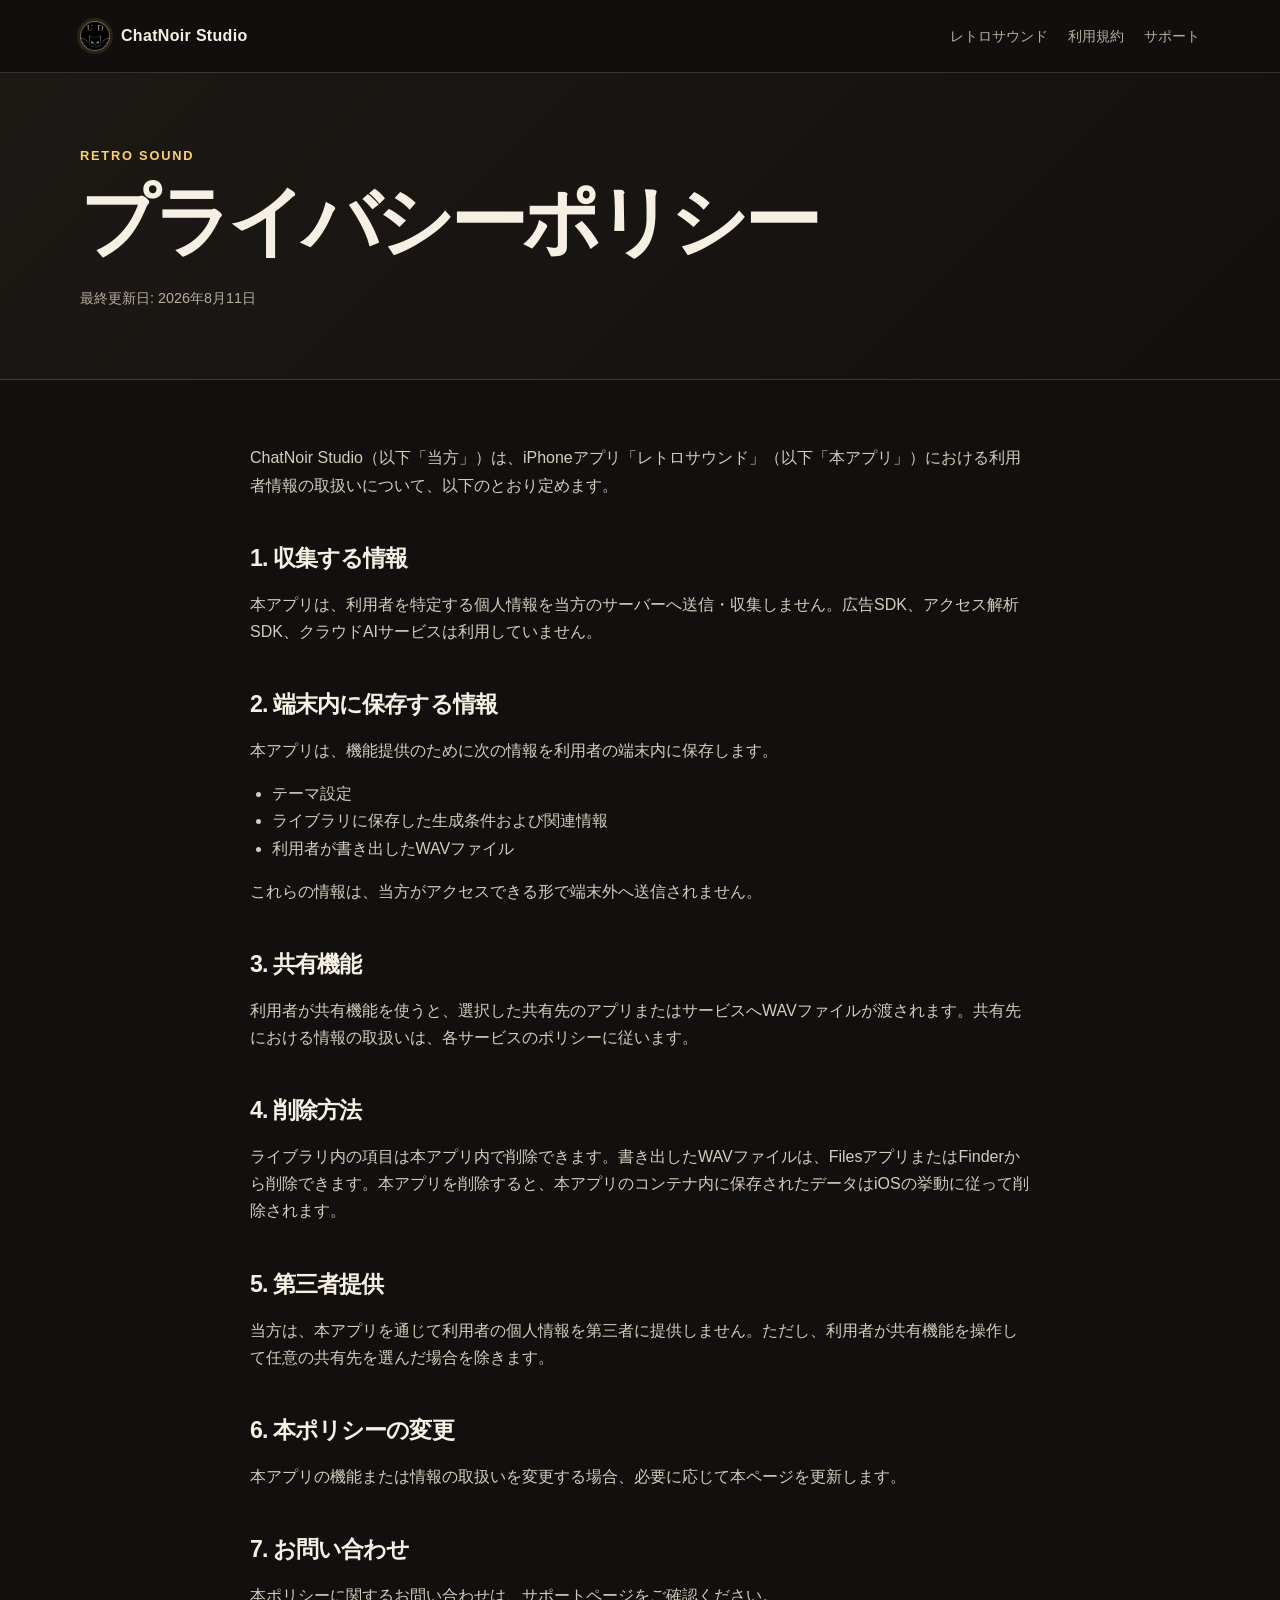
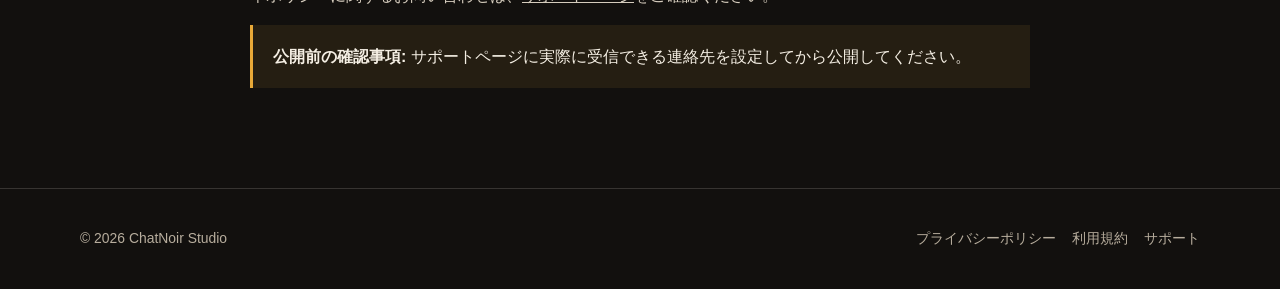
==== site/privacy/index.html @ 45754bd9 "SFXバリエーション強化とApp Store情報を追加" ====
<!doctype html>
<html lang="ja"><head><meta charset="utf-8"><meta name="viewport" content="width=device-width, initial-scale=1"><meta name="description" content="レトロサウンドのプライバシーポリシーです。"><meta name="theme-color" content="#12100e"><title>プライバシーポリシー | レトロサウンド</title><link rel="stylesheet" href="../assets/site.css"></head>
<body><header class="site-header"><nav class="container nav" aria-label="メインナビゲーション"><a class="brand" href="../"><span class="brand-mark" aria-hidden="true"></span>ChatNoir Studio</a><div class="nav-links"><a href="../">レトロサウンド</a><a href="../terms/">利用規約</a><a href="../support/">サポート</a></div></nav></header>
<main><section class="legal-hero"><div class="container"><p class="eyebrow">Retro Sound</p><h1>プライバシーポリシー</h1><p class="meta">最終更新日: 2026年8月11日</p></div></section><article class="legal-content">
<p>ChatNoir Studio（以下「当方」）は、iPhoneアプリ「レトロサウンド」（以下「本アプリ」）における利用者情報の取扱いについて、以下のとおり定めます。</p>
<h2>1. 収集する情報</h2><p>本アプリは、利用者を特定する個人情報を当方のサーバーへ送信・収集しません。広告SDK、アクセス解析SDK、クラウドAIサービスは利用していません。</p>
<h2>2. 端末内に保存する情報</h2><p>本アプリは、機能提供のために次の情報を利用者の端末内に保存します。</p><ul><li>テーマ設定</li><li>ライブラリに保存した生成条件および関連情報</li><li>利用者が書き出したWAVファイル</li></ul><p>これらの情報は、当方がアクセスできる形で端末外へ送信されません。</p>
<h2>3. 共有機能</h2><p>利用者が共有機能を使うと、選択した共有先のアプリまたはサービスへWAVファイルが渡されます。共有先における情報の取扱いは、各サービスのポリシーに従います。</p>
<h2>4. 削除方法</h2><p>ライブラリ内の項目は本アプリ内で削除できます。書き出したWAVファイルは、FilesアプリまたはFinderから削除できます。本アプリを削除すると、本アプリのコンテナ内に保存されたデータはiOSの挙動に従って削除されます。</p>
<h2>5. 第三者提供</h2><p>当方は、本アプリを通じて利用者の個人情報を第三者に提供しません。ただし、利用者が共有機能を操作して任意の共有先を選んだ場合を除きます。</p>
<h2>6. 本ポリシーの変更</h2><p>本アプリの機能または情報の取扱いを変更する場合、必要に応じて本ページを更新します。</p>
<h2>7. お問い合わせ</h2><p>本ポリシーに関するお問い合わせは、<a href="../support/">サポートページ</a>をご確認ください。</p>
<div class="notice"><strong>公開前の確認事項:</strong> サポートページに実際に受信できる連絡先を設定してから公開してください。</div>
</article></main><footer class="site-footer"><div class="container footer-inner"><span>© 2026 ChatNoir Studio</span><div class="footer-links"><a href="./">プライバシーポリシー</a><a href="../terms/">利用規約</a><a href="../support/">サポート</a></div></div></footer></body></html>
---- site/assets/site.css ----
:root {
  --ink: #12100e;
  --surface: #1c1915;
  --surface-raised: #26221d;
  --paper: #f5efe4;
  --muted: #b7ad9d;
  --amber: #e8a938;
  --amber-bright: #ffd06e;
  --lime: #b9e453;
  --line: rgba(245, 239, 228, 0.16);
  color-scheme: dark;
}

* { box-sizing: border-box; }

html { scroll-behavior: smooth; }

body {
  margin: 0;
  color: var(--paper);
  background: var(--ink);
  font-family: -apple-system, BlinkMacSystemFont, "Hiragino Sans", "Yu Gothic", sans-serif;
  line-height: 1.7;
}

a { color: inherit; }

.site-shell { overflow: hidden; }

.container { width: min(1120px, calc(100% - 40px)); margin-inline: auto; }

.site-header {
  border-bottom: 1px solid var(--line);
  background: rgba(18, 16, 14, 0.92);
}

.nav { min-height: 72px; display: flex; align-items: center; justify-content: space-between; gap: 24px; }

.brand { display: inline-flex; align-items: center; gap: 11px; text-decoration: none; font-weight: 800; letter-spacing: .02em; }

.brand-mark {
  width: 30px; height: 30px; border: 1px solid rgba(245, 239, 228, .42); border-radius: 50%;
  background: #080808 url("chatnoir-studio-poster.png") center 78% / 145px auto no-repeat;
  box-shadow: 0 0 0 3px rgba(232, 169, 56, .12);
}

.nav-links { display: flex; gap: 20px; flex-wrap: wrap; font-size: .9rem; color: var(--muted); }
.nav-links a { text-decoration: none; }
.nav-links a:hover { color: var(--amber-bright); }

.hero {
  min-height: 620px; display: grid; align-items: center; position: relative;
  isolation: isolate;
  background: radial-gradient(circle at 78% 28%, rgba(232, 169, 56, .25), transparent 29%), radial-gradient(circle at 18% 88%, rgba(185, 228, 83, .13), transparent 24%);
}

.hero::before {
  content: ""; position: absolute; inset: 0; z-index: -1; opacity: .3; pointer-events: none;
  background-image: linear-gradient(rgba(245,239,228,.09) 1px, transparent 1px), linear-gradient(90deg, rgba(245,239,228,.09) 1px, transparent 1px);
  background-size: 38px 38px; mask-image: linear-gradient(to bottom, black, transparent 85%);
}

.hero-content { position: relative; padding-block: 100px; max-width: 780px; }
.hero-poster {
  position: absolute; z-index: -2; inset: 0 0 0 auto; width: min(40vw, 520px); opacity: .78;
  background: linear-gradient(90deg, var(--ink), transparent 34%, rgba(18, 16, 14, .16)), linear-gradient(0deg, var(--ink), transparent 34%), url("chatnoir-studio-poster.png") center 38% / cover no-repeat;
  filter: grayscale(1) contrast(1.08);
  mask-image: linear-gradient(to right, transparent, black 34%);
}
.studio-signature {
  width: min(100%, 380px); height: 92px; margin-top: 24px; opacity: .88;
  background: url("chatnoir-studio-poster.png") center 78% / 100% auto no-repeat;
  filter: grayscale(1) contrast(1.15);
}
.eyebrow { color: var(--amber-bright); font-size: .8rem; font-weight: 800; letter-spacing: .14em; text-transform: uppercase; }
h1, h2, h3, p { margin-top: 0; }
h1 { font-size: clamp(3rem, 8vw, 6.8rem); line-height: .96; letter-spacing: -.065em; margin-block: 18px 28px; }
h1 span { color: var(--amber); display: block; }
h2 { font-size: clamp(1.8rem, 4vw, 3.1rem); line-height: 1.15; letter-spacing: -.04em; }
h3 { font-size: 1.2rem; }
.lead { max-width: 620px; color: var(--muted); font-size: clamp(1.05rem, 2vw, 1.25rem); }

.actions { display: flex; flex-wrap: wrap; gap: 12px; margin-top: 32px; }
.button { display: inline-flex; align-items: center; justify-content: center; min-height: 48px; padding: 10px 19px; border: 1px solid var(--amber); border-radius: 999px; color: var(--ink); background: var(--amber); font-weight: 800; text-decoration: none; }
.button:hover { background: var(--amber-bright); }
.button-secondary { color: var(--paper); background: transparent; border-color: var(--line); }
.button-secondary:hover { color: var(--amber-bright); border-color: var(--amber); background: transparent; }

.section { padding-block: 92px; }
.section-alt { background: var(--surface); border-block: 1px solid var(--line); }
.section-intro { max-width: 650px; color: var(--muted); }
.feature-grid { display: grid; grid-template-columns: repeat(3, 1fr); gap: 16px; margin-top: 38px; }
.feature { padding: 27px; border: 1px solid var(--line); border-radius: 18px; background: var(--surface-raised); }
.feature-number { color: var(--amber); font: 800 .78rem ui-monospace, SFMono-Regular, Menlo, monospace; letter-spacing: .1em; }
.feature p, .card p { color: var(--muted); }

.steps { display: grid; grid-template-columns: repeat(3, 1fr); gap: 20px; counter-reset: step; margin-top: 38px; }
.step { counter-increment: step; padding-top: 66px; position: relative; }
.step::before { content: "0" counter(step); position: absolute; top: 0; color: var(--lime); font: 800 2rem ui-monospace, SFMono-Regular, Menlo, monospace; }

.legal-hero { padding-block: 72px 54px; border-bottom: 1px solid var(--line); background: linear-gradient(135deg, var(--surface), var(--ink)); }
.legal-hero h1 { font-size: clamp(2.5rem, 6vw, 4.8rem); }
.legal-content { width: min(780px, calc(100% - 40px)); margin: 0 auto; padding-block: 64px 100px; }
.legal-content h2 { font-size: 1.45rem; margin-top: 46px; }
.legal-content p, .legal-content li { color: #d5ccbd; }
.legal-content ul { padding-left: 1.35em; }
.notice { padding: 18px 20px; border-left: 3px solid var(--amber); background: rgba(232,169,56,.09); color: var(--paper); }
.meta { color: var(--muted); font-size: .9rem; }
.support-card { padding: 30px; margin-top: 32px; border: 1px solid var(--amber); border-radius: 18px; background: rgba(232,169,56,.08); }
code { padding: 2px 5px; background: var(--surface-raised); border-radius: 4px; color: var(--amber-bright); }

.site-footer { padding-block: 38px; border-top: 1px solid var(--line); color: var(--muted); font-size: .87rem; }
.footer-inner { display: flex; justify-content: space-between; align-items: center; gap: 20px; flex-wrap: wrap; }
.footer-links { display: flex; flex-wrap: wrap; gap: 16px; }
.footer-links a { text-decoration: none; }

@media (max-width: 720px) {
  .container { width: min(100% - 30px, 1120px); }
  .nav { padding-block: 14px; align-items: flex-start; flex-direction: column; gap: 10px; }
  .nav-links { gap: 14px; }
  .hero { min-height: 540px; }
  .hero-poster { width: 66vw; opacity: .4; }
  .studio-signature { width: 300px; height: 73px; }
  .hero-content { padding-block: 74px; }
  .section { padding-block: 64px; }
  .feature-grid, .steps { grid-template-columns: 1fr; }
}
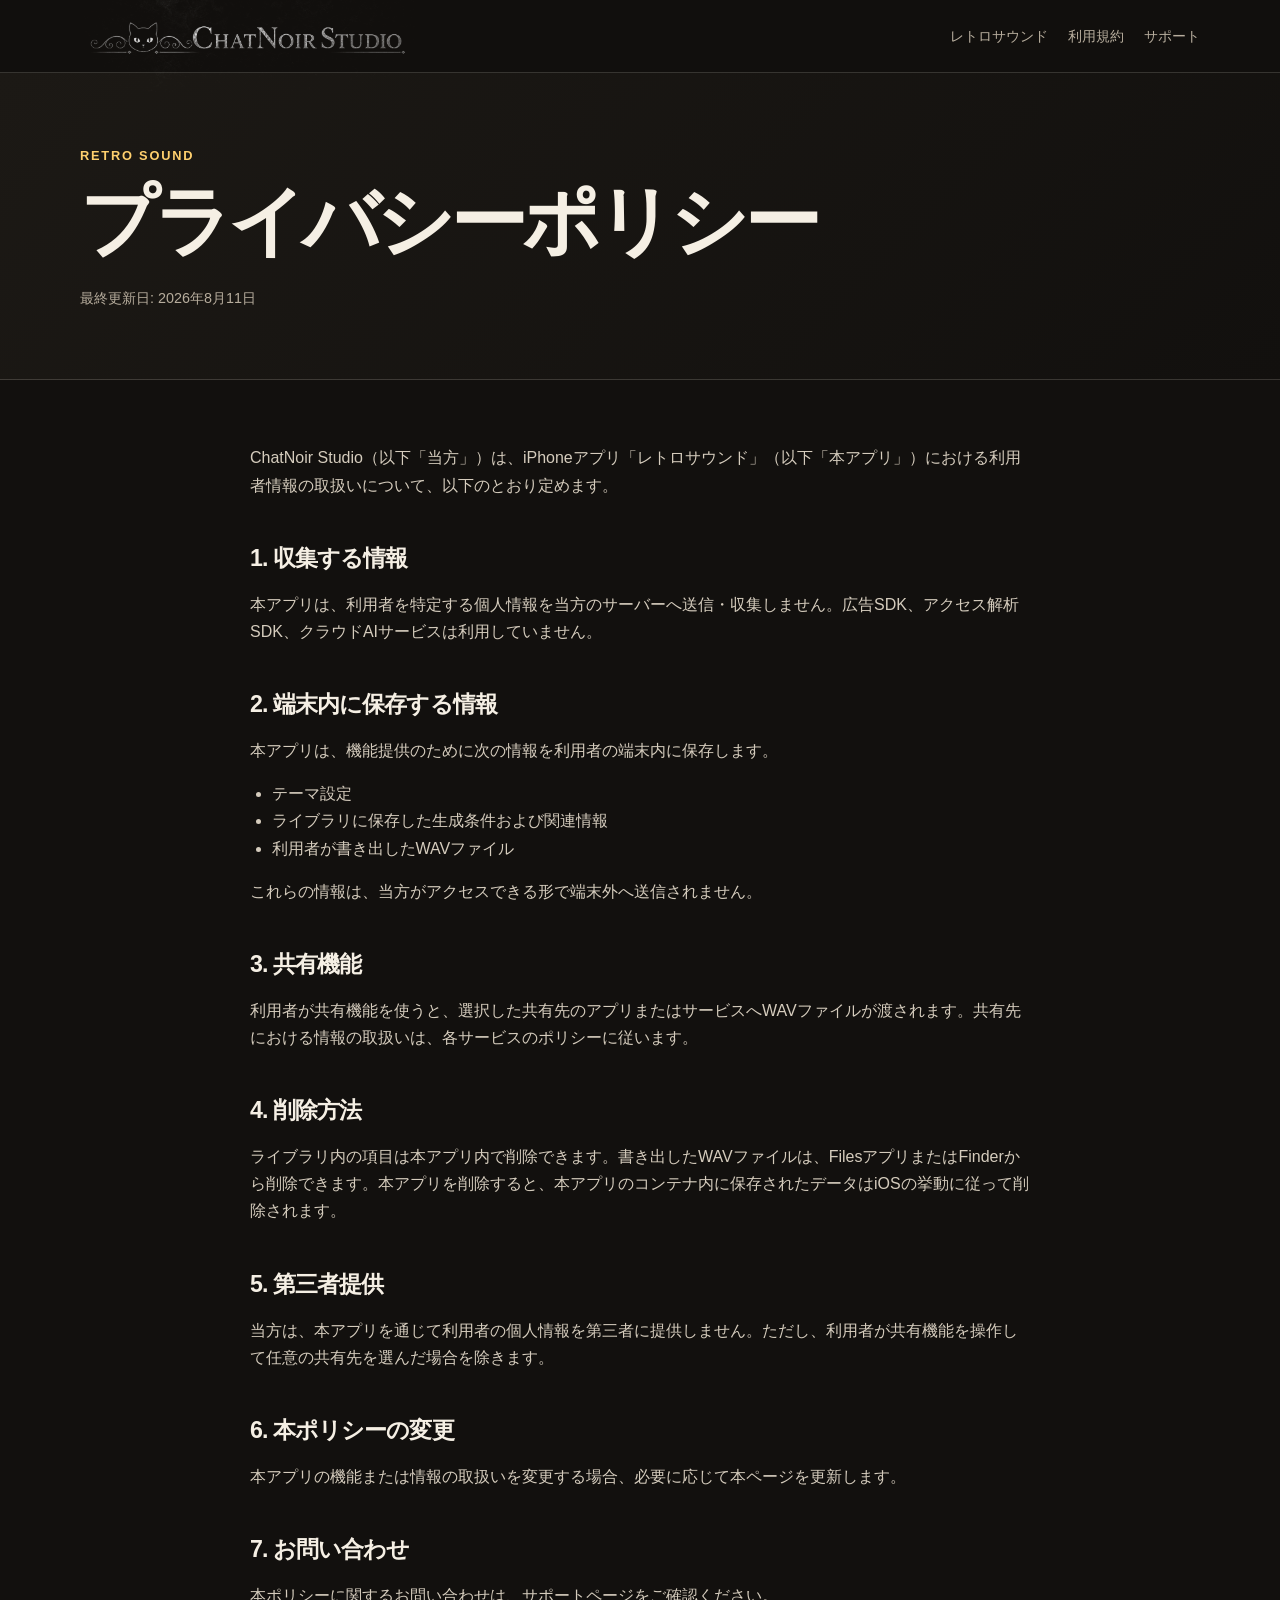
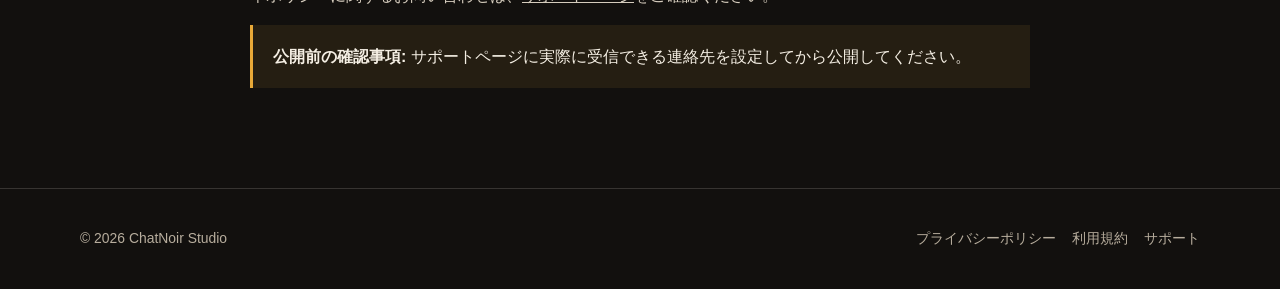
==== commit b263f5d8: "サイトのブランドロゴとヒーロー画像を差し替え ヘッダーのブランドをテキストからバナー画像に変更し、黒背景を screenブレンドで馴染ませつつ余白ぶん大きく表示するよう調整。 ヒーローは夜の街の人物ポ" ====
--- a/site/privacy/index.html
+++ b/site/privacy/index.html
@@ -1,6 +1,6 @@
 <!doctype html>
 <html lang="ja"><head><meta charset="utf-8"><meta name="viewport" content="width=device-width, initial-scale=1"><meta name="description" content="レトロサウンドのプライバシーポリシーです。"><meta name="theme-color" content="#12100e"><title>プライバシーポリシー | レトロサウンド</title><link rel="stylesheet" href="../assets/site.css"></head>
-<body><header class="site-header"><nav class="container nav" aria-label="メインナビゲーション"><a class="brand" href="../"><span class="brand-mark" aria-hidden="true"></span>ChatNoir Studio</a><div class="nav-links"><a href="../">レトロサウンド</a><a href="../terms/">利用規約</a><a href="../support/">サポート</a></div></nav></header>
+<body><header class="site-header"><nav class="container nav" aria-label="メインナビゲーション"><a class="brand" href="../"><img class="brand-logo" src="../assets/chatnoir-top-banner.png" alt="ChatNoir Studio"></a><div class="nav-links"><a href="../">レトロサウンド</a><a href="../terms/">利用規約</a><a href="../support/">サポート</a></div></nav></header>
 <main><section class="legal-hero"><div class="container"><p class="eyebrow">Retro Sound</p><h1>プライバシーポリシー</h1><p class="meta">最終更新日: 2026年8月11日</p></div></section><article class="legal-content">
 <p>ChatNoir Studio（以下「当方」）は、iPhoneアプリ「レトロサウンド」（以下「本アプリ」）における利用者情報の取扱いについて、以下のとおり定めます。</p>
 <h2>1. 収集する情報</h2><p>本アプリは、利用者を特定する個人情報を当方のサーバーへ送信・収集しません。広告SDK、アクセス解析SDK、クラウドAIサービスは利用していません。</p>
--- a/site/assets/site.css
+++ b/site/assets/site.css
@@ -36,12 +36,15 @@
 
 .nav { min-height: 72px; display: flex; align-items: center; justify-content: space-between; gap: 24px; }
 
-.brand { display: inline-flex; align-items: center; gap: 11px; text-decoration: none; font-weight: 800; letter-spacing: .02em; }
+.brand { display: inline-flex; align-items: center; text-decoration: none; }
 
-.brand-mark {
-  width: 30px; height: 30px; border: 1px solid rgba(245, 239, 228, .42); border-radius: 50%;
-  background: #080808 url("chatnoir-studio-poster.png") center 78% / 145px auto no-repeat;
-  box-shadow: 0 0 0 3px rgba(232, 169, 56, .12);
+.brand-logo {
+  display: block; height: 112px; width: auto;
+  /* The banner art is surrounded by generous black padding, so the image is drawn
+     larger than the header while the negative margins keep its layout footprint at
+     ~44px. Screen blending makes the overflowing black completely invisible. */
+  margin-block: -34px;
+  mix-blend-mode: screen;
 }
 
 .nav-links { display: flex; gap: 20px; flex-wrap: wrap; font-size: .9rem; color: var(--muted); }
@@ -63,14 +66,9 @@
 .hero-content { position: relative; padding-block: 100px; max-width: 780px; }
 .hero-poster {
   position: absolute; z-index: -2; inset: 0 0 0 auto; width: min(40vw, 520px); opacity: .78;
-  background: linear-gradient(90deg, var(--ink), transparent 34%, rgba(18, 16, 14, .16)), linear-gradient(0deg, var(--ink), transparent 34%), url("chatnoir-studio-poster.png") center 38% / cover no-repeat;
+  background: linear-gradient(90deg, var(--ink), transparent 34%, rgba(18, 16, 14, .16)), linear-gradient(0deg, var(--ink), transparent 34%), url("chatnoir-poster-figure.png") center 22% / cover no-repeat;
   filter: grayscale(1) contrast(1.08);
   mask-image: linear-gradient(to right, transparent, black 34%);
-}
-.studio-signature {
-  width: min(100%, 380px); height: 92px; margin-top: 24px; opacity: .88;
-  background: url("chatnoir-studio-poster.png") center 78% / 100% auto no-repeat;
-  filter: grayscale(1) contrast(1.15);
 }
 .eyebrow { color: var(--amber-bright); font-size: .8rem; font-weight: 800; letter-spacing: .14em; text-transform: uppercase; }
 h1, h2, h3, p { margin-top: 0; }
@@ -117,10 +115,10 @@
 @media (max-width: 720px) {
   .container { width: min(100% - 30px, 1120px); }
   .nav { padding-block: 14px; align-items: flex-start; flex-direction: column; gap: 10px; }
+  .brand-logo { height: 84px; margin-block: -26px; }
   .nav-links { gap: 14px; }
   .hero { min-height: 540px; }
   .hero-poster { width: 66vw; opacity: .4; }
-  .studio-signature { width: 300px; height: 73px; }
   .hero-content { padding-block: 74px; }
   .section { padding-block: 64px; }
   .feature-grid, .steps { grid-template-columns: 1fr; }
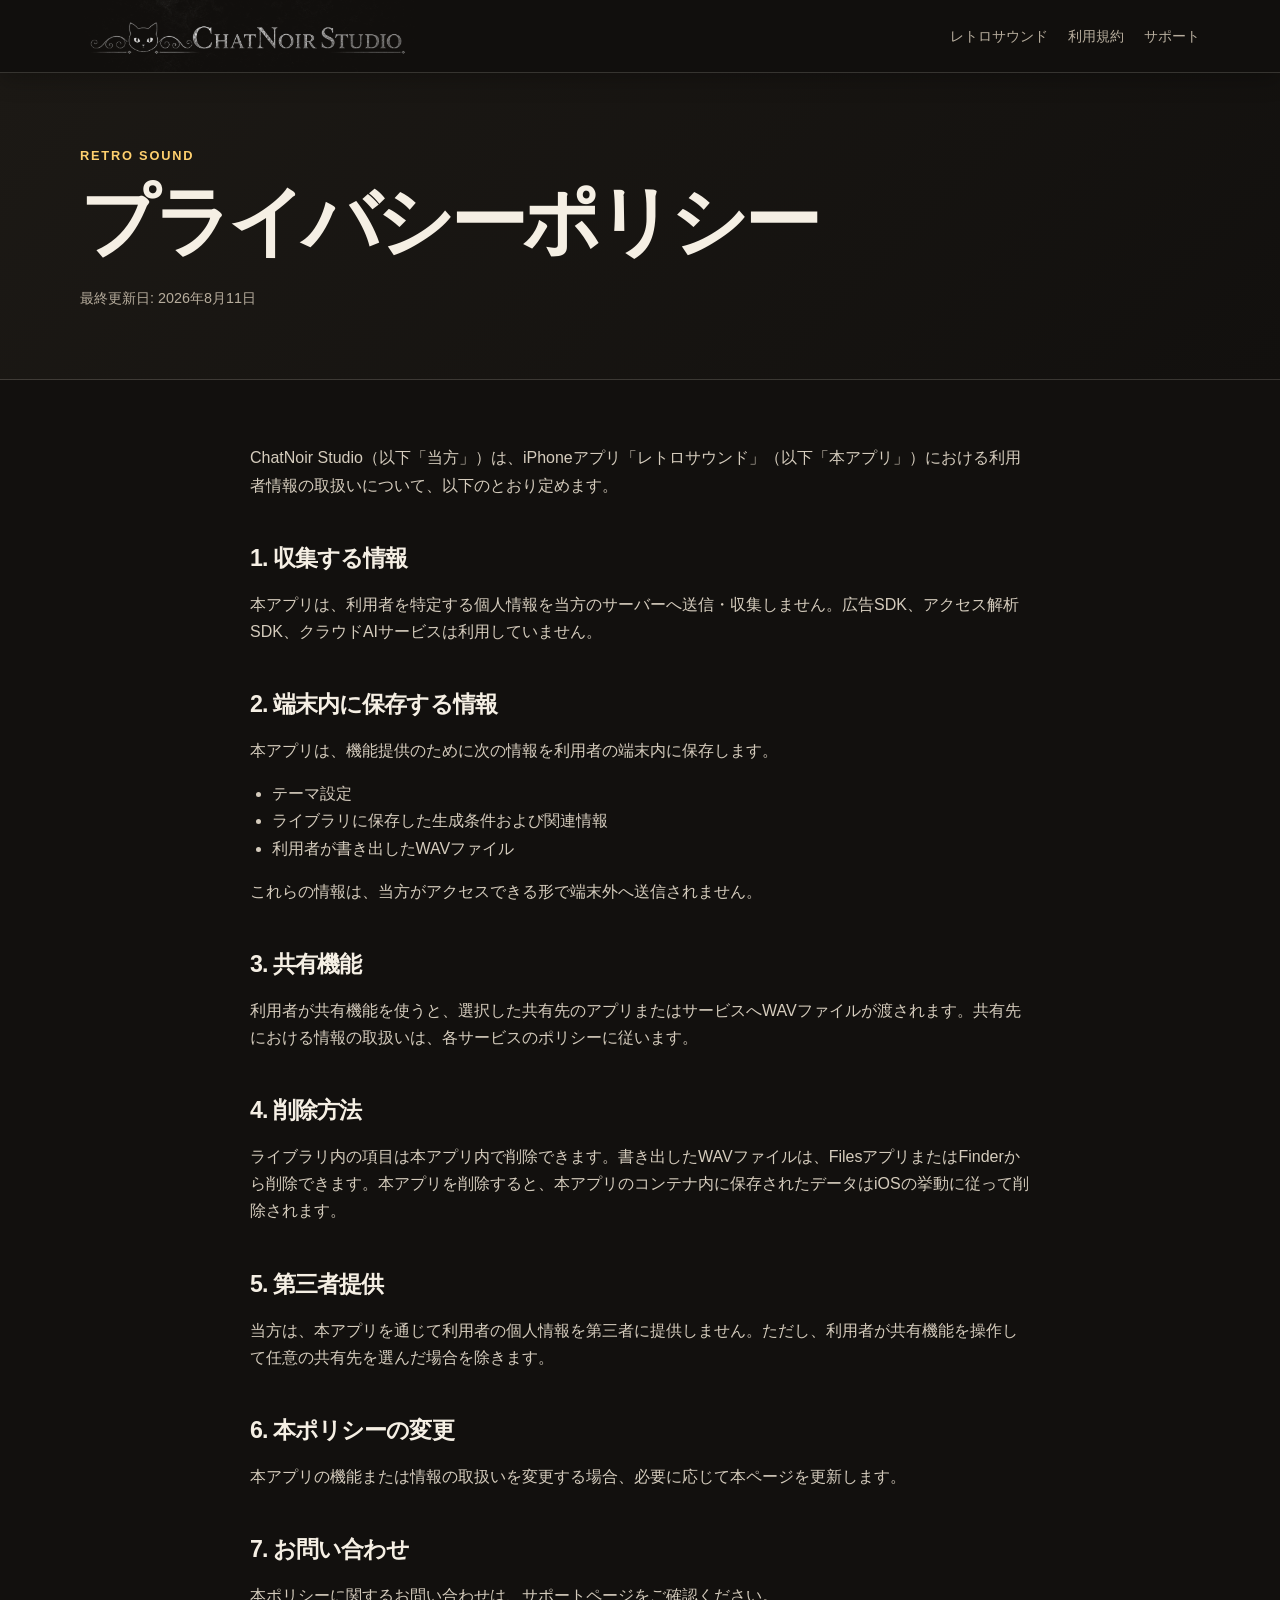
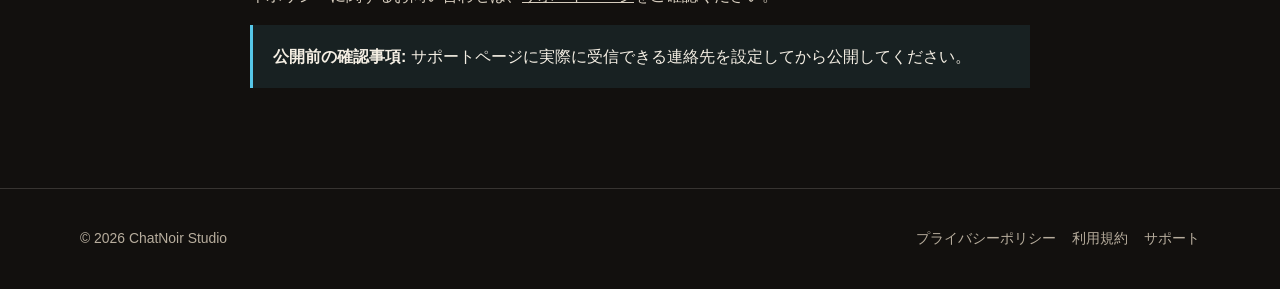
==== commit 8c642203: "サイトヘッダーを固定表示にし、ブランドリンクをルートに統一する スクロール中もナビを使えるようにし、各ページからトップへ確実に戻れるようにする。  Co-authored-by: Cursor <cu" ====
--- a/site/privacy/index.html
+++ b/site/privacy/index.html
@@ -1,6 +1,6 @@
 <!doctype html>
 <html lang="ja"><head><meta charset="utf-8"><meta name="viewport" content="width=device-width, initial-scale=1"><meta name="description" content="レトロサウンドのプライバシーポリシーです。"><meta name="theme-color" content="#12100e"><title>プライバシーポリシー | レトロサウンド</title><link rel="stylesheet" href="../assets/site.css"></head>
-<body><header class="site-header"><nav class="container nav" aria-label="メインナビゲーション"><a class="brand" href="../"><img class="brand-logo" src="../assets/chatnoir-top-banner.png" alt="ChatNoir Studio"></a><div class="nav-links"><a href="../">レトロサウンド</a><a href="../terms/">利用規約</a><a href="../support/">サポート</a></div></nav></header>
+<body><header class="site-header"><nav class="container nav" aria-label="メインナビゲーション"><a class="brand" href="/"><img class="brand-logo" src="../assets/chatnoir-top-banner.png" alt="ChatNoir Studio"></a><div class="nav-links"><a href="../">レトロサウンド</a><a href="../terms/">利用規約</a><a href="../support/">サポート</a></div></nav></header>
 <main><section class="legal-hero"><div class="container"><p class="eyebrow">Retro Sound</p><h1>プライバシーポリシー</h1><p class="meta">最終更新日: 2026年8月11日</p></div></section><article class="legal-content">
 <p>ChatNoir Studio（以下「当方」）は、iPhoneアプリ「レトロサウンド」（以下「本アプリ」）における利用者情報の取扱いについて、以下のとおり定めます。</p>
 <h2>1. 収集する情報</h2><p>本アプリは、利用者を特定する個人情報を当方のサーバーへ送信・収集しません。広告SDK、アクセス解析SDK、クラウドAIサービスは利用していません。</p>
--- a/site/assets/site.css
+++ b/site/assets/site.css
@@ -123,3 +123,65 @@
   .section { padding-block: 64px; }
   .feature-grid, .steps { grid-template-columns: 1fr; }
 }
+
+/* Retro Sound application identity: lime, amber, cyan, and magenta. */
+
+/* The product icon replaces the studio illustration in the Retro Sound hero. */
+.hero-poster { display: none; }
+.hero-content { z-index: 1; }
+.hero-app-icon { position: absolute; z-index: 0; top: 50%; right: max(8vw, 60px); width: min(34vw, 460px); transform: translateY(-50%) rotate(-5deg); pointer-events: none; }
+.hero-app-icon::before { content: ""; position: absolute; z-index: -1; inset: 8%; border-radius: 28%; background: linear-gradient(135deg, var(--lime), var(--amber), var(--cyan), var(--magenta)); filter: blur(42px); opacity: .38; }
+.hero-app-icon img { display: block; width: 100%; height: auto; border-radius: 23%; box-shadow: 0 30px 70px rgba(0,0,0,.48), 0 0 0 1px rgba(245,239,228,.17); }
+@media (max-width: 720px) { .hero-app-icon { right: -13vw; width: min(68vw, 320px); opacity: .46; transform: translateY(-48%) rotate(-5deg); } }
+
+.hero-app-icon::before { background: linear-gradient(135deg, var(--lime), var(--amber)); }
+.retro-title { margin: 0 0 27px; font: 800 clamp(1.7rem, 3.6vw, 2.4rem)/1.15 -apple-system, BlinkMacSystemFont, "Hiragino Sans", "Yu Gothic", sans-serif; letter-spacing: .08em; background: linear-gradient(100deg, var(--paper) 0%, var(--amber-bright) 50%, var(--lime) 100%); -webkit-background-clip: text; background-clip: text; color: transparent; filter: drop-shadow(0 5px 14px rgba(232,169,56,.18)); }
+@media (max-width: 720px) { .retro-title { margin-bottom: 23px; font-size: 1.55rem; } }
+
+/* Retro Sound: vivid four-color application theme. */
+:root { --cyan: #56c7e9; --magenta: #e96dbd; }
+.hero { background: radial-gradient(circle at 78% 28%, rgba(232,169,56,.32), transparent 29%), radial-gradient(circle at 18% 88%, rgba(185,228,83,.22), transparent 24%), radial-gradient(circle at 60% 80%, rgba(86,199,233,.17), transparent 25%), radial-gradient(circle at 88% 80%, rgba(233,109,189,.16), transparent 22%); }
+.hero h1 span { background: linear-gradient(90deg, var(--lime), var(--amber), var(--cyan), var(--magenta)); -webkit-background-clip: text; background-clip: text; color: transparent; }
+.hero-app-icon::before { background: linear-gradient(135deg, var(--lime), var(--amber), var(--cyan), var(--magenta)); opacity: .46; }
+.nav-links a:hover { color: var(--cyan); }
+.button { border-color: var(--amber); background: linear-gradient(100deg, var(--lime), var(--amber)); }
+.button:hover { background: linear-gradient(100deg, var(--amber), var(--cyan)); }
+.button-secondary:hover { color: var(--cyan); border-color: var(--cyan); background: transparent; }
+.feature { position: relative; overflow: hidden; }
+.feature::before { content: ""; position: absolute; inset: 0 auto 0 0; width: 3px; background: var(--amber); }
+.feature:nth-child(1)::before { background: var(--lime); } .feature:nth-child(2)::before { background: var(--amber); } .feature:nth-child(3)::before { background: var(--cyan); }
+.feature:nth-child(1) .feature-number { color: var(--lime); } .feature:nth-child(2) .feature-number { color: var(--amber); } .feature:nth-child(3) .feature-number { color: var(--cyan); }
+.step:nth-child(1)::before { color: var(--lime); } .step:nth-child(2)::before { color: var(--amber); } .step:nth-child(3)::before { color: var(--magenta); }
+.section-alt { background: linear-gradient(110deg, var(--surface), #15191c); }
+.notice { border-left-color: var(--cyan); background: rgba(86,199,233,.09); } .support-card { border-color: var(--magenta); background: rgba(233,109,189,.08); }
+.footer-links a:hover { color: var(--magenta); }
+.retro-title { margin: 0 0 27px; font-size: clamp(1.85rem, 4vw, 2.7rem); background: linear-gradient(100deg, var(--lime) 0%, var(--amber) 32%, var(--cyan) 68%, var(--magenta) 100%); -webkit-background-clip: text; background-clip: text; color: transparent; filter: drop-shadow(0 5px 15px rgba(232,169,56,.2)); }
+@media (max-width: 720px) { .retro-title { margin-bottom: 23px; font-size: 1.7rem; } }
+
+/* Lime leads titles and calls to action; lower content uses the remaining three themes. */
+.hero h1 span { background: linear-gradient(100deg, var(--lime), #e3f48c, var(--lime)); -webkit-background-clip: text; background-clip: text; color: transparent; }
+.retro-title { background: linear-gradient(100deg, var(--lime), #e7f69a, var(--lime)); -webkit-background-clip: text; background-clip: text; color: transparent; filter: drop-shadow(0 5px 15px rgba(185,228,83,.24)); }
+.button { color: #10180f; border-color: var(--lime); background: var(--lime); }
+.button:hover { color: #10180f; background: #d9f07a; }
+.button-secondary { color: var(--lime); border-color: var(--lime); background: transparent; }
+.button-secondary:hover { color: var(--cyan); border-color: var(--cyan); background: transparent; }
+.feature:nth-child(1)::before { background: var(--amber); } .feature:nth-child(2)::before { background: var(--cyan); } .feature:nth-child(3)::before { background: var(--magenta); }
+.feature:nth-child(1) .feature-number { color: var(--amber); } .feature:nth-child(2) .feature-number { color: var(--cyan); } .feature:nth-child(3) .feature-number { color: var(--magenta); }
+.step:nth-child(1)::before { color: var(--amber); } .step:nth-child(2)::before { color: var(--cyan); } .step:nth-child(3)::before { color: var(--magenta); }
+.actions-equal .button { flex: 0 0 220px; }
+@media (max-width: 720px) { .actions-equal .button { flex-basis: 100%; } }
+.actions-equal .button { flex-basis: 260px; white-space: nowrap; }
+@media (max-width: 720px) { .actions-equal .button { flex-basis: 100%; } }
+.actions-equal .button { flex: 0 0 180px; white-space: nowrap; }
+@media (max-width: 720px) { .actions-equal .button { flex: 0 0 160px; } }
+
+/* Equal-width legal buttons: grid columns stay identical at every viewport. */
+.actions-equal { display: grid; grid-template-columns: repeat(2, minmax(0, 1fr)); width: min(100%, 400px); }
+.actions-equal .button { width: 100%; flex: none; }
+@media (max-width: 360px) { .actions-equal { gap: 8px; } .actions-equal .button { min-height: 44px; padding-inline: 8px; font-size: .78rem; } }
+
+/* Persistent navigation */
+.site-shell { overflow: visible; }
+.site-header { position: sticky; top: 0; z-index: 20; background: rgba(18, 16, 14, .97); box-shadow: 0 8px 20px rgba(0, 0, 0, .22); }
+section[id] { scroll-margin-top: 140px; }
+.site-header { overflow: hidden; }
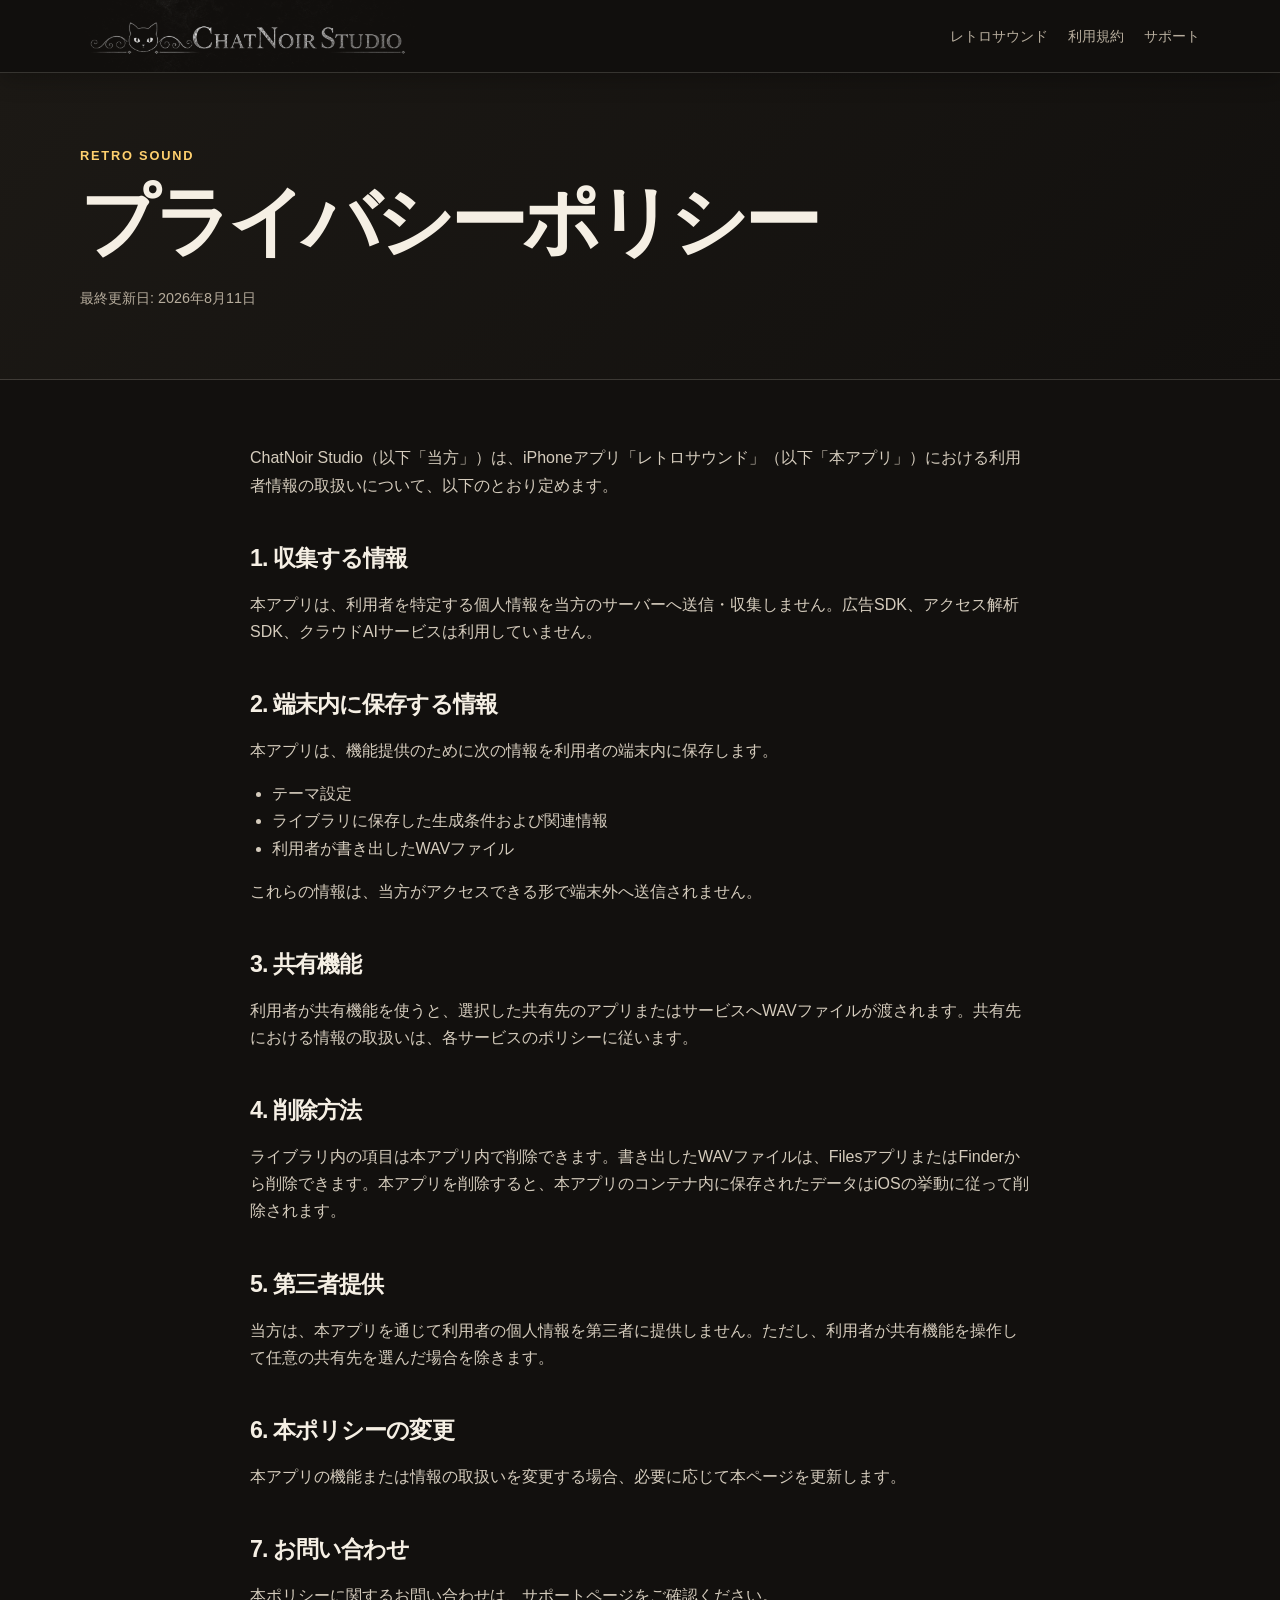
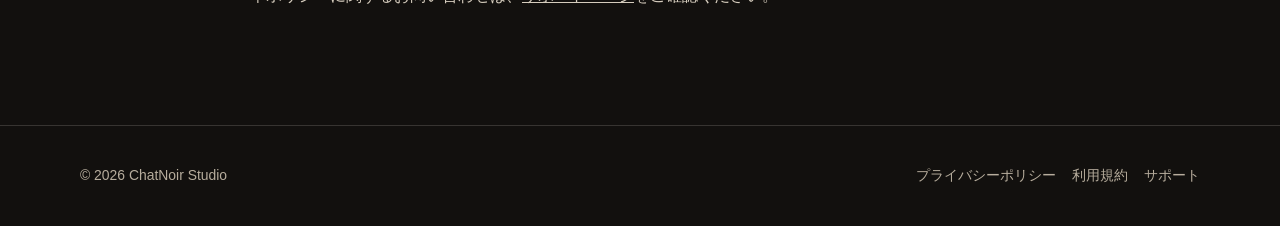
==== commit 566ad33b: "公開準備と設定画面を整理" ====
--- a/site/privacy/index.html
+++ b/site/privacy/index.html
@@ -10,5 +10,4 @@
 <h2>5. 第三者提供</h2><p>当方は、本アプリを通じて利用者の個人情報を第三者に提供しません。ただし、利用者が共有機能を操作して任意の共有先を選んだ場合を除きます。</p>
 <h2>6. 本ポリシーの変更</h2><p>本アプリの機能または情報の取扱いを変更する場合、必要に応じて本ページを更新します。</p>
 <h2>7. お問い合わせ</h2><p>本ポリシーに関するお問い合わせは、<a href="../support/">サポートページ</a>をご確認ください。</p>
-<div class="notice"><strong>公開前の確認事項:</strong> サポートページに実際に受信できる連絡先を設定してから公開してください。</div>
 </article></main><footer class="site-footer"><div class="container footer-inner"><span>© 2026 ChatNoir Studio</span><div class="footer-links"><a href="./">プライバシーポリシー</a><a href="../terms/">利用規約</a><a href="../support/">サポート</a></div></div></footer></body></html>
--- a/site/assets/site.css
+++ b/site/assets/site.css
@@ -185,3 +185,6 @@
 .site-header { position: sticky; top: 0; z-index: 20; background: rgba(18, 16, 14, .97); box-shadow: 0 8px 20px rgba(0, 0, 0, .22); }
 section[id] { scroll-margin-top: 140px; }
 .site-header { overflow: hidden; }
+
+/* Match the Studio mobile header alignment. */
+@media (max-width: 720px) { .nav { align-items: center; justify-content: center; } .nav-links { justify-content: center; } .brand { padding-inline-end: 2.75rem; } }
